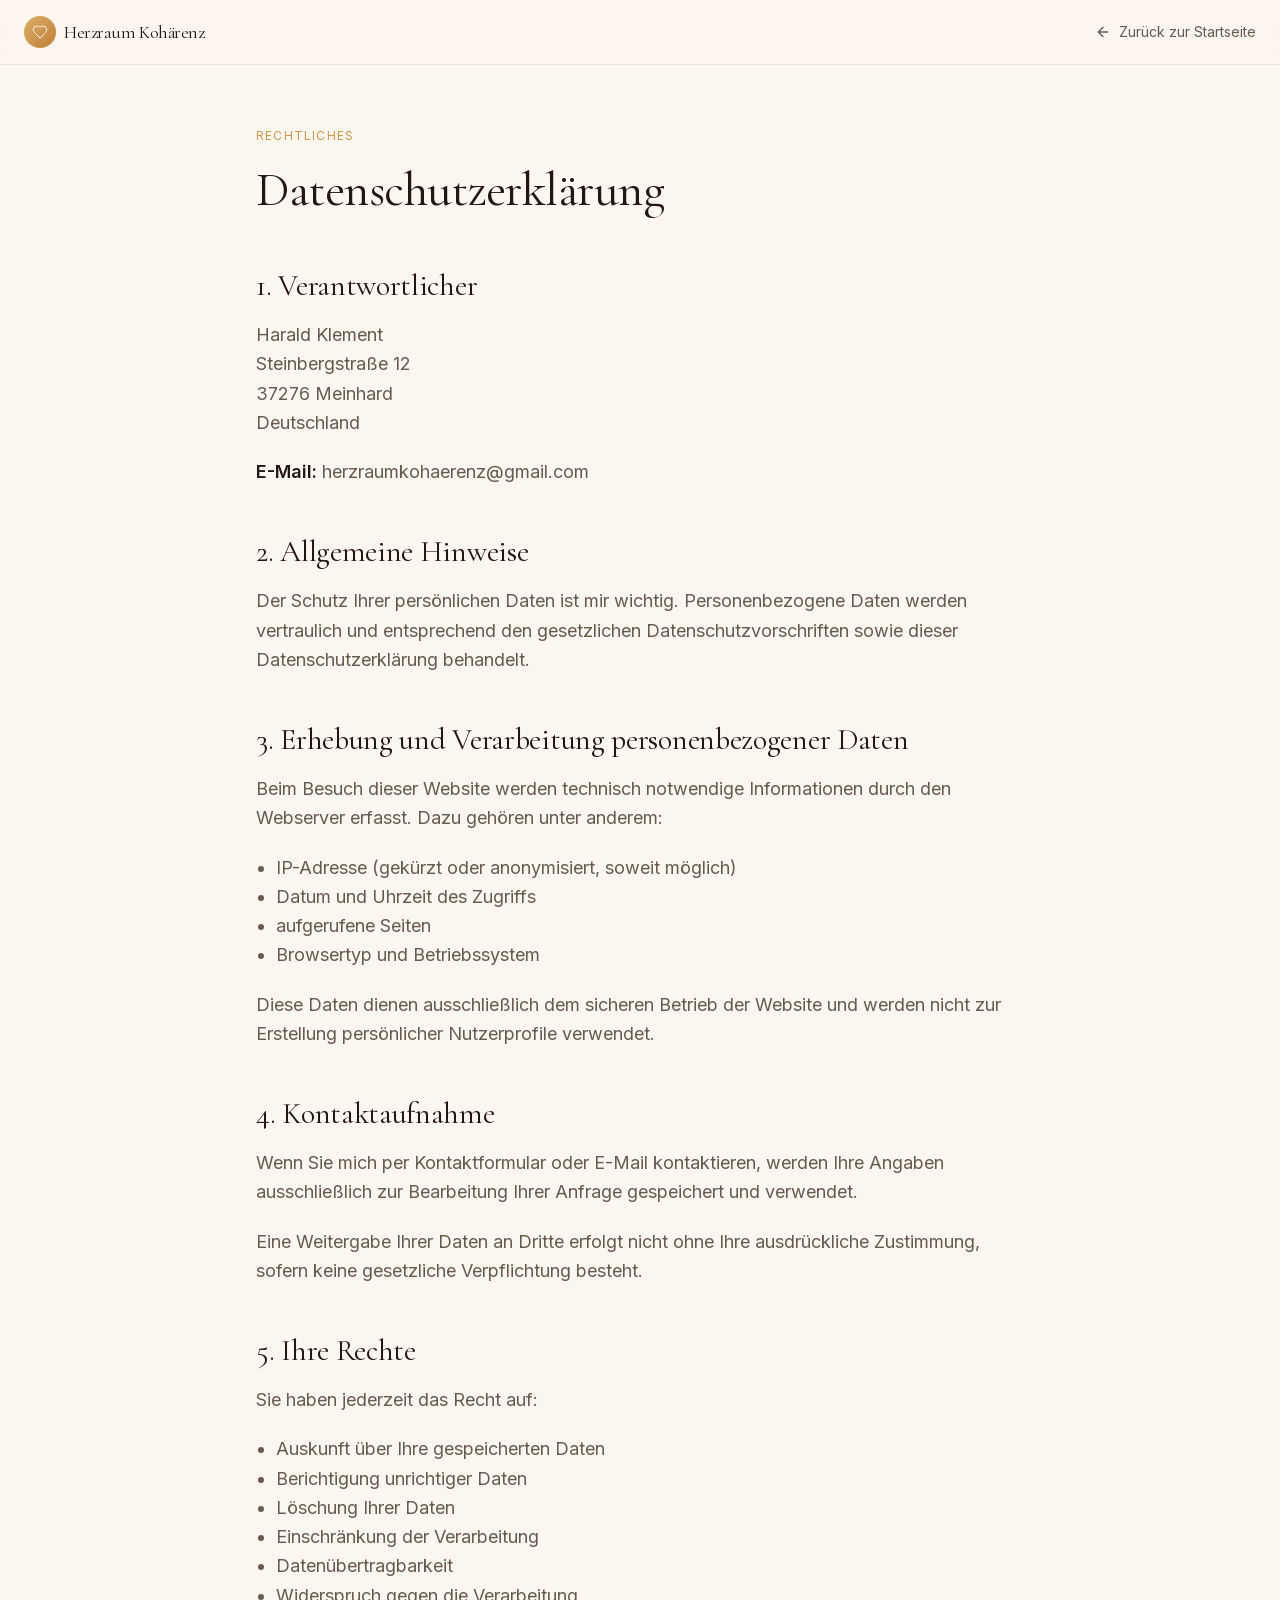
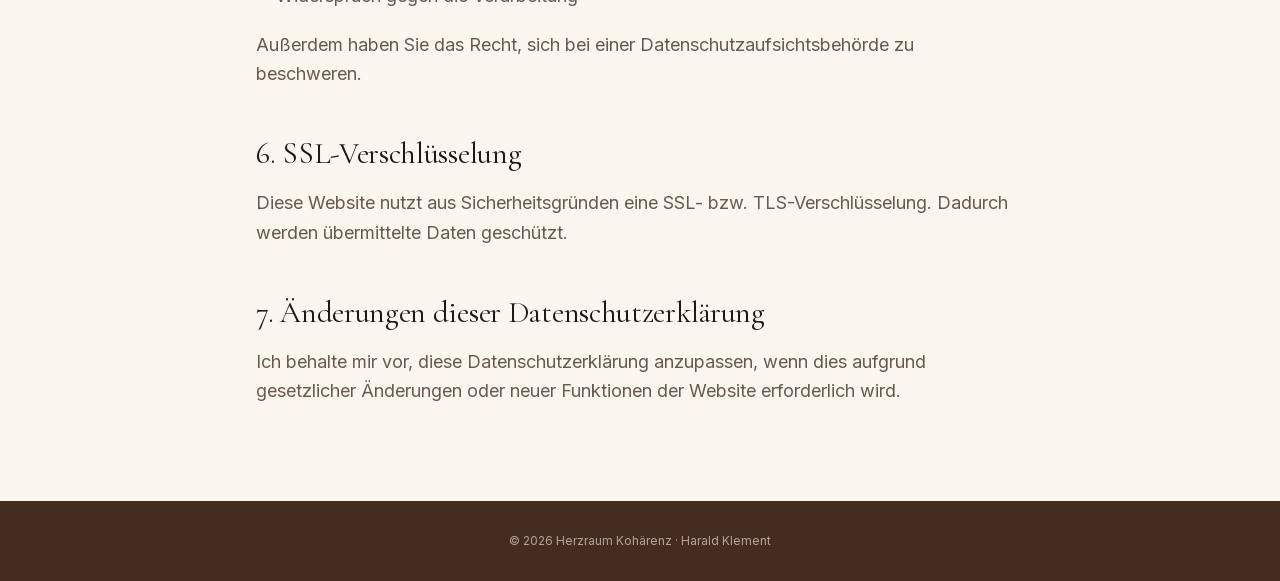
==== datenschutz/index.html @ 227686c3 "Website aktualisiert 09.11.2026 13:49" ====
<!DOCTYPE html>
<html lang="de">
<head>
<meta charset="utf-8">
<meta name="viewport" content="width=device-width, initial-scale=1">
<title>Datenschutz – Herzraum Kohärenz</title>
<meta name="description" content="Datenschutzhinweise zur Verarbeitung personenbezogener Daten bei Herzraum Kohärenz.">
<link rel="icon" href="/favicon.ico">
<link rel="stylesheet" href="/assets/main.css">
</head>
<body>
<div class="legal-page">
  <header class="site-header">
    <nav>
      <a href="/" class="logo"><span class="logo-mark"><svg class="ic ic-sm" viewBox="0 0 24 24"><path d="M19 14c1.49-1.46 3-3.21 3-5.5A5.5 5.5 0 0 0 16.5 3c-1.76 0-3 .5-4.5 2-1.5-1.5-2.74-2-4.5-2A5.5 5.5 0 0 0 2 8.5c0 2.3 1.5 4.05 3 5.5l7 7Z"/></svg></span><span class="logo-text">Herzraum Kohärenz</span></a>
      <a href="/" class="back-link"><svg class="ic ic-sm" style="stroke-width:2" viewBox="0 0 24 24"><path d="m12 19-7-7 7-7"/><path d="M19 12H5"/></svg> Zurück zur Startseite</a>
    </nav>
  </header>
  <main class="legal-main">
    <article>
      <p class="eyebrow">Rechtliches</p>
      <h1>Datenschutzerklärung</h1>
      <div class="legal-body">
      <h2>1. Verantwortlicher</h2>
      <p>
        Harald Klement<br>
        Steinbergstraße 12<br>
        37276 Meinhard<br>
        Deutschland
      </p>
      <p><strong>E-Mail:</strong> herzraumkohaerenz@gmail.com</p>

      <h2>2. Allgemeine Hinweise</h2>
      <p>Der Schutz Ihrer persönlichen Daten ist mir wichtig. Personenbezogene Daten werden vertraulich und entsprechend den gesetzlichen Datenschutzvorschriften sowie dieser Datenschutzerklärung behandelt.</p>

      <h2>3. Erhebung und Verarbeitung personenbezogener Daten</h2>
      <p>Beim Besuch dieser Website werden technisch notwendige Informationen durch den Webserver erfasst. Dazu gehören unter anderem:</p>
      <ul>
        <li>IP-Adresse (gekürzt oder anonymisiert, soweit möglich)</li>
        <li>Datum und Uhrzeit des Zugriffs</li>
        <li>aufgerufene Seiten</li>
        <li>Browsertyp und Betriebssystem</li>
      </ul>
      <p>Diese Daten dienen ausschließlich dem sicheren Betrieb der Website und werden nicht zur Erstellung persönlicher Nutzerprofile verwendet.</p>

      <h2>4. Kontaktaufnahme</h2>
      <p>Wenn Sie mich per Kontaktformular oder E-Mail kontaktieren, werden Ihre Angaben ausschließlich zur Bearbeitung Ihrer Anfrage gespeichert und verwendet.</p>
      <p>Eine Weitergabe Ihrer Daten an Dritte erfolgt nicht ohne Ihre ausdrückliche Zustimmung, sofern keine gesetzliche Verpflichtung besteht.</p>

      <h2>5. Ihre Rechte</h2>
      <p>Sie haben jederzeit das Recht auf:</p>
      <ul>
        <li>Auskunft über Ihre gespeicherten Daten</li>
        <li>Berichtigung unrichtiger Daten</li>
        <li>Löschung Ihrer Daten</li>
        <li>Einschränkung der Verarbeitung</li>
        <li>Datenübertragbarkeit</li>
        <li>Widerspruch gegen die Verarbeitung</li>
      </ul>
      <p>Außerdem haben Sie das Recht, sich bei einer Datenschutzaufsichtsbehörde zu beschweren.</p>

      <h2>6. SSL-Verschlüsselung</h2>
      <p>Diese Website nutzt aus Sicherheitsgründen eine SSL- bzw. TLS-Verschlüsselung. Dadurch werden übermittelte Daten geschützt.</p>

      <h2>7. Änderungen dieser Datenschutzerklärung</h2>
      <p>Ich behalte mir vor, diese Datenschutzerklärung anzupassen, wenn dies aufgrund gesetzlicher Änderungen oder neuer Funktionen der Website erforderlich wird.</p>
      </div>
    </article>
  </main>
  <footer class="legal-footer">© <span data-year>2026</span> Herzraum Kohärenz · Harald Klement</footer>
</div>
<script src="/assets/main.js" defer></script>
</body>
</html>
---- assets/main.css ----
@font-face {
  font-family: 'Cormorant Garamond';
  font-style: italic;
  font-weight: 400;
  font-display: swap;
  src: url(fonts/CormorantGaramond-italic-400-latin-ext.woff2) format('woff2');
  unicode-range: U+0100-02BA, U+02BD-02C5, U+02C7-02CC, U+02CE-02D7, U+02DD-02FF, U+0304, U+0308, U+0329, U+1D00-1DBF, U+1E00-1E9F, U+1EF2-1EFF, U+2020, U+20A0-20AB, U+20AD-20C4, U+2113, U+2C60-2C7F, U+A720-A7FF;
}
@font-face {
  font-family: 'Cormorant Garamond';
  font-style: italic;
  font-weight: 400;
  font-display: swap;
  src: url(fonts/CormorantGaramond-italic-400-latin.woff2) format('woff2');
  unicode-range: U+0000-00FF, U+0131, U+0152-0153, U+02BB-02BC, U+02C6, U+02DA, U+02DC, U+0304, U+0308, U+0329, U+2000-206F, U+20AC, U+2122, U+2191, U+2193, U+2212, U+2215, U+FEFF, U+FFFD;
}
@font-face {
  font-family: 'Cormorant Garamond';
  font-style: normal;
  font-weight: 400;
  font-display: swap;
  src: url(fonts/CormorantGaramond-normal-400-latin-ext.woff2) format('woff2');
  unicode-range: U+0100-02BA, U+02BD-02C5, U+02C7-02CC, U+02CE-02D7, U+02DD-02FF, U+0304, U+0308, U+0329, U+1D00-1DBF, U+1E00-1E9F, U+1EF2-1EFF, U+2020, U+20A0-20AB, U+20AD-20C4, U+2113, U+2C60-2C7F, U+A720-A7FF;
}
@font-face {
  font-family: 'Cormorant Garamond';
  font-style: normal;
  font-weight: 400;
  font-display: swap;
  src: url(fonts/CormorantGaramond-normal-400-latin.woff2) format('woff2');
  unicode-range: U+0000-00FF, U+0131, U+0152-0153, U+02BB-02BC, U+02C6, U+02DA, U+02DC, U+0304, U+0308, U+0329, U+2000-206F, U+20AC, U+2122, U+2191, U+2193, U+2212, U+2215, U+FEFF, U+FFFD;
}
@font-face {
  font-family: 'Cormorant Garamond';
  font-style: normal;
  font-weight: 500;
  font-display: swap;
  src: url(fonts/CormorantGaramond-normal-500-latin-ext.woff2) format('woff2');
  unicode-range: U+0100-02BA, U+02BD-02C5, U+02C7-02CC, U+02CE-02D7, U+02DD-02FF, U+0304, U+0308, U+0329, U+1D00-1DBF, U+1E00-1E9F, U+1EF2-1EFF, U+2020, U+20A0-20AB, U+20AD-20C4, U+2113, U+2C60-2C7F, U+A720-A7FF;
}
@font-face {
  font-family: 'Cormorant Garamond';
  font-style: normal;
  font-weight: 500;
  font-display: swap;
  src: url(fonts/CormorantGaramond-normal-500-latin.woff2) format('woff2');
  unicode-range: U+0000-00FF, U+0131, U+0152-0153, U+02BB-02BC, U+02C6, U+02DA, U+02DC, U+0304, U+0308, U+0329, U+2000-206F, U+20AC, U+2122, U+2191, U+2193, U+2212, U+2215, U+FEFF, U+FFFD;
}
@font-face {
  font-family: 'Inter';
  font-style: normal;
  font-weight: 300;
  font-display: swap;
  src: url(fonts/Inter-normal-300-latin-ext.woff2) format('woff2');
  unicode-range: U+0100-02BA, U+02BD-02C5, U+02C7-02CC, U+02CE-02D7, U+02DD-02FF, U+0304, U+0308, U+0329, U+1D00-1DBF, U+1E00-1E9F, U+1EF2-1EFF, U+2020, U+20A0-20AB, U+20AD-20C4, U+2113, U+2C60-2C7F, U+A720-A7FF;
}
@font-face {
  font-family: 'Inter';
  font-style: normal;
  font-weight: 300;
  font-display: swap;
  src: url(fonts/Inter-normal-300-latin.woff2) format('woff2');
  unicode-range: U+0000-00FF, U+0131, U+0152-0153, U+02BB-02BC, U+02C6, U+02DA, U+02DC, U+0304, U+0308, U+0329, U+2000-206F, U+20AC, U+2122, U+2191, U+2193, U+2212, U+2215, U+FEFF, U+FFFD;
}
@font-face {
  font-family: 'Inter';
  font-style: normal;
  font-weight: 400;
  font-display: swap;
  src: url(fonts/Inter-normal-400-latin-ext.woff2) format('woff2');
  unicode-range: U+0100-02BA, U+02BD-02C5, U+02C7-02CC, U+02CE-02D7, U+02DD-02FF, U+0304, U+0308, U+0329, U+1D00-1DBF, U+1E00-1E9F, U+1EF2-1EFF, U+2020, U+20A0-20AB, U+20AD-20C4, U+2113, U+2C60-2C7F, U+A720-A7FF;
}
@font-face {
  font-family: 'Inter';
  font-style: normal;
  font-weight: 400;
  font-display: swap;
  src: url(fonts/Inter-normal-400-latin.woff2) format('woff2');
  unicode-range: U+0000-00FF, U+0131, U+0152-0153, U+02BB-02BC, U+02C6, U+02DA, U+02DC, U+0304, U+0308, U+0329, U+2000-206F, U+20AC, U+2122, U+2191, U+2193, U+2212, U+2215, U+FEFF, U+FFFD;
}
@font-face {
  font-family: 'Inter';
  font-style: normal;
  font-weight: 500;
  font-display: swap;
  src: url(fonts/Inter-normal-500-latin-ext.woff2) format('woff2');
  unicode-range: U+0100-02BA, U+02BD-02C5, U+02C7-02CC, U+02CE-02D7, U+02DD-02FF, U+0304, U+0308, U+0329, U+1D00-1DBF, U+1E00-1E9F, U+1EF2-1EFF, U+2020, U+20A0-20AB, U+20AD-20C4, U+2113, U+2C60-2C7F, U+A720-A7FF;
}
@font-face {
  font-family: 'Inter';
  font-style: normal;
  font-weight: 500;
  font-display: swap;
  src: url(fonts/Inter-normal-500-latin.woff2) format('woff2');
  unicode-range: U+0000-00FF, U+0131, U+0152-0153, U+02BB-02BC, U+02C6, U+02DA, U+02DC, U+0304, U+0308, U+0329, U+2000-206F, U+20AC, U+2122, U+2191, U+2193, U+2212, U+2215, U+FEFF, U+FFFD;
}
@font-face {
  font-family: 'Inter';
  font-style: normal;
  font-weight: 600;
  font-display: swap;
  src: url(fonts/Inter-normal-600-latin-ext.woff2) format('woff2');
  unicode-range: U+0100-02BA, U+02BD-02C5, U+02C7-02CC, U+02CE-02D7, U+02DD-02FF, U+0304, U+0308, U+0329, U+1D00-1DBF, U+1E00-1E9F, U+1EF2-1EFF, U+2020, U+20A0-20AB, U+20AD-20C4, U+2113, U+2C60-2C7F, U+A720-A7FF;
}
@font-face {
  font-family: 'Inter';
  font-style: normal;
  font-weight: 600;
  font-display: swap;
  src: url(fonts/Inter-normal-600-latin.woff2) format('woff2');
  unicode-range: U+0000-00FF, U+0131, U+0152-0153, U+02BB-02BC, U+02C6, U+02DA, U+02DC, U+0304, U+0308, U+0329, U+2000-206F, U+20AC, U+2122, U+2191, U+2193, U+2212, U+2215, U+FEFF, U+FFFD;
}
/* Herzraum Kohärenz – statische Seite (Nachbau der Lovable-Version) */
:root {
  --radius: 0.75rem;
  --background: oklch(0.975 0.012 80);
  --foreground: oklch(0.22 0.02 50);
  --gold: oklch(0.72 0.11 75);
  --card: oklch(0.985 0.008 80);
  --primary: oklch(0.32 0.04 50);
  --primary-foreground: oklch(0.975 0.012 80);
  --secondary: oklch(0.92 0.025 75);
  --secondary-foreground: oklch(0.28 0.03 50);
  --muted-foreground: oklch(0.48 0.025 55);
  --accent: oklch(0.72 0.11 75);
  --accent-foreground: oklch(0.22 0.02 50);
  --border: oklch(0.88 0.02 75);
  --gradient-warm: linear-gradient(135deg, oklch(0.975 0.012 80) 0%, oklch(0.92 0.035 75) 100%);
  --gradient-gold: linear-gradient(135deg, oklch(0.78 0.1 80), oklch(0.65 0.12 65));
  --shadow-soft: 0 20px 60px -30px oklch(0.32 0.04 50 / 0.18);
  --shadow-glow: 0 0 80px -20px oklch(0.72 0.11 75 / 0.35);
  --shadow: 0 1px 3px 0 rgb(0 0 0 / 0.1), 0 1px 2px -1px rgb(0 0 0 / 0.1);
  --font-serif: "Cormorant Garamond", Georgia, serif;
  --font-sans: "Inter", system-ui, sans-serif;
}

*, *::before, *::after { box-sizing: border-box; margin: 0; padding: 0; border: 0 solid var(--border); }
html { scroll-behavior: smooth; -webkit-text-size-adjust: 100%; }
body {
  background: var(--background);
  color: var(--foreground);
  font-family: var(--font-sans);
  font-feature-settings: "ss01", "cv11";
  line-height: 1.5;
  -webkit-font-smoothing: antialiased;
}
img, svg, iframe { display: block; max-width: 100%; }
a { color: inherit; text-decoration: none; }
button { font: inherit; color: inherit; background: none; cursor: pointer; }
ul, ol { list-style: none; }
h1, h2, h3, .serif { font-family: var(--font-serif); font-weight: 400; letter-spacing: -0.01em; }
section[id] { scroll-margin-top: 4rem; }

.ic { width: 1.25rem; height: 1.25rem; fill: none; stroke: currentColor; stroke-width: 1.5; stroke-linecap: round; stroke-linejoin: round; flex-shrink: 0; }
.ic-sm { width: 1rem; height: 1rem; }
.ic-btn { width: 1rem; height: 1rem; stroke-width: 2; }
.gold { color: var(--gold); }
.muted { color: var(--muted-foreground); }
.fg { color: var(--foreground); }
.wrap { max-width: 72rem; margin: 0 auto; }
.eyebrow { font-size: .75rem; line-height: 1rem; letter-spacing: .1em; text-transform: uppercase; color: var(--gold); margin-bottom: 1rem; }
.center { text-align: center; }
.stack > * + * { margin-top: 1.25rem; }
.lead { font-size: 1.125rem; line-height: 1.625; color: var(--muted-foreground); }

/* Buttons */
.btn { display: inline-flex; align-items: center; justify-content: center; gap: .5rem; white-space: nowrap; font-size: .875rem; font-weight: 500; border-radius: calc(var(--radius) - 2px); height: 2.25rem; padding: 0 1rem; transition: background-color .15s, color .15s; }
.btn-outline { border: 1px solid var(--gold); background: var(--background); box-shadow: 0 1px 2px 0 rgb(0 0 0 / .05); color: var(--foreground); }
.btn-outline:hover { background: color-mix(in oklab, var(--accent) 20%, transparent); }
.btn-primary { background: var(--primary); color: var(--primary-foreground); box-shadow: var(--shadow-soft); }
.btn-primary:hover { background: color-mix(in oklab, var(--primary) 90%, transparent); }
.btn-hero { min-height: 3rem; height: auto; padding: .75rem 2rem; font-size: 1rem; border-radius: 9999px; white-space: normal; text-align: center; }
.btn-secondary { background: var(--secondary); color: var(--secondary-foreground); box-shadow: 0 1px 2px 0 rgb(0 0 0 / .05); border-radius: 9999px; width: 100%; }
.btn-secondary:hover { background: color-mix(in oklab, var(--secondary) 80%, transparent); }

/* Card */
.card { border-radius: calc(var(--radius) + 4px); border: 1px solid var(--border); background: var(--card); box-shadow: var(--shadow); transition: all .5s; }

/* Header */
.site-header { position: fixed; top: 0; left: 0; right: 0; z-index: 50; backdrop-filter: blur(12px); -webkit-backdrop-filter: blur(12px); background: color-mix(in oklab, var(--background) 70%, transparent); border-bottom: 1px solid color-mix(in oklab, var(--border) 60%, transparent); }
.site-header nav { max-width: 80rem; margin: 0 auto; padding: 0 1.5rem; height: 4rem; display: flex; align-items: center; justify-content: space-between; }
.logo { display: flex; align-items: center; gap: .5rem; }
.logo-mark { width: 2rem; height: 2rem; border-radius: 9999px; background: var(--gradient-gold); box-shadow: var(--shadow-glow); display: flex; align-items: center; justify-content: center; color: var(--primary-foreground); }
.logo-text { font-family: var(--font-serif); font-size: 1.125rem; line-height: 1.75rem; letter-spacing: -0.025em; }
.nav-links { display: none; gap: 2rem; font-size: .875rem; line-height: 1.25rem; color: var(--muted-foreground); }
.nav-links a:hover, .back-link:hover { color: var(--foreground); }
.nav-links a, .back-link { transition: color .15s; }
.nav-cta { display: none; }
.back-link { font-size: .875rem; line-height: 1.25rem; color: var(--muted-foreground); display: inline-flex; align-items: center; gap: .5rem; }

/* Hero */
.hero { position: relative; min-height: 100vh; display: flex; align-items: center; padding: 6rem 0 2rem; overflow: hidden; }
.hero-bg { position: absolute; inset: 0; z-index: 0; }
.hero-bg img { width: 100%; height: 100%; object-fit: cover; opacity: .6; }
.hero-shade { position: absolute; inset: 0; background: linear-gradient(to bottom, color-mix(in oklab, var(--background) 60%, transparent), color-mix(in oklab, var(--background) 40%, transparent), var(--background)); }
.hero-glow { position: absolute; top: 33.333%; left: 50%; width: 600px; height: 600px; margin-left: -300px; border-radius: 9999px; background: var(--gradient-gold); opacity: .2; filter: blur(64px); animation: pulseGlow 6s ease-in-out infinite; }
@keyframes pulseGlow { 0%, 100% { opacity: .1; transform: scale(1); } 50% { opacity: .16; transform: scale(1.05); } }
.hero-inner { position: relative; z-index: 1; width: 100%; min-width: 0; max-width: 64rem; margin: 0 auto; padding: 0 1.5rem; text-align: center; animation: fadeUp .9s ease-out both; }
.badge { display: inline-flex; align-items: center; gap: .5rem; padding: .375rem 1rem; border-radius: 9999px; background: color-mix(in oklab, var(--secondary) 70%, transparent); border: 1px solid var(--border); font-size: .75rem; line-height: 1rem; letter-spacing: .1em; text-transform: uppercase; color: var(--muted-foreground); margin-bottom: 2rem; }
.badge .dot { width: .375rem; height: .375rem; border-radius: 9999px; background: var(--gold); }
.hero h1 { font-size: 3rem; line-height: 1.05; margin-bottom: 2rem; }
.hero h1 em { font-style: normal; color: var(--gold); }
.hero-text { font-size: 1.125rem; line-height: 1.625; color: var(--muted-foreground); max-width: 42rem; margin: 0 auto 2.5rem; }
.hero-note { margin: 2rem auto 0; font-size: .875rem; line-height: 1.25rem; color: var(--muted-foreground); font-style: italic; max-width: 36rem; }
@keyframes fadeUp { from { opacity: 0; transform: translateY(20px); } to { opacity: 1; transform: none; } }

/* Sections */
.sec { padding: 7rem 1.5rem; }
.sec-warum { padding: 4rem 1.5rem; }
.bg-warm { background: var(--gradient-warm); }
.bg-sec40 { background: color-mix(in oklab, var(--secondary) 40%, transparent); }
.bg-sec30 { background: color-mix(in oklab, var(--secondary) 30%, transparent); }
.h2 { font-size: 2.25rem; line-height: 1.25; }
.intro { max-width: 48rem; margin-bottom: 5rem; }
.intro .h2 { margin-bottom: 2rem; }
.intro h3 { font-size: 1.875rem; line-height: 1.25; margin-top: 3rem; }
.sec-head { max-width: 42rem; margin: 0 auto 4rem; text-align: center; }

.grid3 { display: grid; gap: 1.25rem; }
.benefit { padding: 1.75rem; background: color-mix(in oklab, var(--card) 60%, transparent); }
.benefit:hover, .method:hover { border-color: color-mix(in oklab, var(--gold) 60%, transparent); box-shadow: var(--shadow-soft); }
.benefit-icon { width: 2.75rem; height: 2.75rem; border-radius: 9999px; background: var(--secondary); display: flex; align-items: center; justify-content: center; margin-bottom: 1.25rem; transition: all .15s; }
.benefit:hover .benefit-icon { background: var(--gradient-gold); }
.benefit h3 { font-size: 1.25rem; line-height: 1.75rem; }

.method { padding: 2rem; }
.method-icon { width: 3rem; height: 3rem; border-radius: 9999px; border: 1px solid var(--border); display: flex; align-items: center; justify-content: center; margin-bottom: 1.5rem; color: var(--gold); transition: all .15s; }
.method:hover .method-icon { border-color: var(--gold); background: color-mix(in oklab, var(--accent) 10%, transparent); }
.method h3 { font-size: 1.5rem; line-height: 2rem; margin-bottom: .75rem; }
.method p { font-size: .875rem; line-height: 1.625; color: var(--muted-foreground); }

/* Image bands */
.band { position: relative; height: 42vh; overflow: hidden; }
.band img { position: absolute; inset: 0; width: 100%; height: 100%; object-fit: cover; }
.band .shade { position: absolute; inset: 0; }
.band-inner { position: relative; height: 100%; max-width: 48rem; margin: 0 auto; padding: 0 1.5rem 2.5rem; display: flex; align-items: flex-end; }
.band-inner p { font-family: var(--font-serif); font-size: 1.5rem; line-height: 1.375; font-style: italic; max-width: 36rem; }

/* Methode */
.method-head { display: grid; gap: 4rem; margin-bottom: 5rem; }
.method-head .stack { font-size: 1rem; line-height: 1.625; color: var(--muted-foreground); }
.timeline { position: relative; }
.timeline-line { position: absolute; left: 1.5rem; top: 0; bottom: 0; width: 1px; background: linear-gradient(to bottom, transparent, color-mix(in oklab, var(--gold) 40%, transparent), transparent); }
.timeline ol > li + li { margin-top: 2.5rem; }
.timeline li { position: relative; display: flex; gap: 1.5rem; }
.timeline .tdot { position: absolute; left: 1.5rem; top: 1.75rem; transform: translateX(-50%); width: .75rem; height: .75rem; border-radius: 9999px; background: var(--gradient-gold); box-shadow: var(--shadow-glow); }
.tcol { padding-left: 4rem; width: 100%; }
.tspace { display: none; }
.step { padding: 1.5rem; background: color-mix(in oklab, var(--card) 80%, transparent); border-color: color-mix(in oklab, var(--border) 60%, transparent); }
.step:hover { box-shadow: var(--shadow-soft); }
.step-no { font-size: .75rem; line-height: 1rem; letter-spacing: .1em; color: var(--gold); margin-bottom: .5rem; }
.step h3 { font-size: 1.25rem; line-height: 1.75rem; }

/* Über mich */
.about { display: grid; gap: 3rem; align-items: center; }
.portrait-col { position: relative; max-width: 20rem; width: 100%; margin: 0 auto; }
.portrait-glow { position: absolute; inset: -1.5rem; background: var(--gradient-gold); opacity: .2; filter: blur(64px); border-radius: 9999px; }
.portrait { position: relative; aspect-ratio: 4 / 5; border-radius: calc(var(--radius) + 8px); overflow: hidden; box-shadow: var(--shadow-soft); }
.portrait img { width: 100%; height: 100%; object-fit: cover; }
.about h2 { font-size: 3rem; line-height: 1; margin-bottom: 2rem; }
.about .stack { margin-bottom: 2.5rem; }
.about blockquote { position: relative; padding-left: 2rem; border-left: 2px solid var(--gold); }
.about blockquote .ic { position: absolute; left: -.75rem; top: -.5rem; color: var(--gold); background: color-mix(in oklab, var(--secondary) 40%, var(--background)); }
.about blockquote p { font-family: var(--font-serif); font-size: 1.5rem; line-height: 1.375; font-style: italic; }

/* Angebote */
.offers { display: grid; gap: 1.5rem; max-width: 28rem; margin: 0 auto; }
.offer { padding: 2rem; display: flex; flex-direction: column; background: var(--primary); color: var(--primary-foreground); border-color: var(--primary); box-shadow: var(--shadow-soft); }
.offer .tag { align-self: flex-start; font-size: .75rem; line-height: 1rem; letter-spacing: .1em; text-transform: uppercase; padding: .25rem .75rem; border-radius: 9999px; margin-bottom: 1.5rem; background: var(--accent); color: var(--accent-foreground); }
.offer h3 { font-size: 1.875rem; line-height: 2.25rem; margin-bottom: 1rem; }
.offer p { font-size: .875rem; line-height: 1.625; margin-bottom: 2rem; flex: 1; color: color-mix(in oklab, var(--primary-foreground) 80%, transparent); }

/* Kontakt */
.contact { max-width: 56rem; margin: 0 auto; text-align: center; }
.contact h2 { font-size: 2.25rem; line-height: 1.25; margin-bottom: 1.5rem; }
.contact .lead { max-width: 42rem; margin: 0 auto 3.5rem; }
.calendly { overflow: hidden; background: color-mix(in oklab, var(--card) 80%, transparent); border-color: color-mix(in oklab, var(--gold) 40%, transparent); margin: 0 auto 3rem; box-shadow: var(--shadow-glow); max-width: 48rem; }
.calendly iframe { width: 100%; height: 520px; border: 0; }
.contact-cards { display: grid; gap: 1rem; max-width: 42rem; margin: 0 auto; text-align: left; }
.contact-card { padding: 1.5rem; background: color-mix(in oklab, var(--card) 80%, transparent); display: flex; align-items: center; gap: 1rem; }
.contact-card .ic { color: var(--gold); }
.contact-card .lbl { font-size: .75rem; line-height: 1rem; text-transform: uppercase; letter-spacing: .1em; color: var(--muted-foreground); }
.contact-card a { font-family: var(--font-serif); font-size: 1.125rem; line-height: 1.75rem; transition: color .15s; word-break: break-all; }
.contact-card a:hover { color: var(--gold); }
.min0 { min-width: 0; }

/* Stimmen-Slider */
.voices-head { max-width: 48rem; margin: 0 auto 3.5rem; text-align: center; }
.voices-head .h2 { margin-bottom: 1.5rem; }
.voices-head p { font-size: 1rem; line-height: 1.625; color: var(--muted-foreground); }
.carousel { position: relative; padding: 0 .5rem; }
.viewport { overflow: hidden; touch-action: pan-y; }
.track { display: flex; margin-left: -1rem; transition: transform .6s cubic-bezier(.25,.8,.25,1); }
.slide { flex: 0 0 100%; min-width: 0; padding-left: 1rem; }
.voice { height: 100%; padding: 2rem; box-shadow: var(--shadow-soft); display: flex; flex-direction: column; border-radius: calc(var(--radius) + 8px); }
.voice:hover { box-shadow: var(--shadow-glow); }
.stars { display: flex; gap: .25rem; margin-bottom: 1.25rem; color: var(--gold); }
.stars svg { width: 1rem; height: 1rem; fill: currentColor; }
.voice .q { width: 1.5rem; height: 1.5rem; color: color-mix(in oklab, var(--gold) 60%, transparent); margin-bottom: 1rem; }
.voice blockquote { font-family: var(--font-serif); font-size: 1.125rem; line-height: 1.625; font-style: italic; margin-bottom: 1.5rem; flex: 1; }
.voice footer { padding-top: 1.25rem; border-top: 1px solid color-mix(in oklab, var(--border) 60%, transparent); font-family: var(--font-serif); }
.car-btn { display: none; position: absolute; top: 50%; transform: translateY(-50%); width: 2rem; height: 2rem; border-radius: 9999px; border: 1px solid color-mix(in oklab, var(--gold) 40%, transparent); background: color-mix(in oklab, var(--card) 90%, transparent); box-shadow: 0 1px 2px 0 rgb(0 0 0 / .05); align-items: center; justify-content: center; transition: all .15s; }
.car-btn:hover { background: color-mix(in oklab, var(--accent) 20%, var(--card)); border-color: var(--gold); }
.car-prev { left: -.5rem; } .car-next { right: -.5rem; }
.dots { display: flex; justify-content: center; gap: .5rem; margin-top: 2.5rem; }
.dots button { height: .5rem; width: .5rem; border-radius: 9999px; background: var(--border); transition: all .5s; }
.dots button:hover { background: color-mix(in oklab, var(--gold) 60%, transparent); }
.dots button[aria-current="true"] { width: 2rem; background: var(--gradient-gold); box-shadow: var(--shadow-glow); }

/* Footer */
.site-footer { background: var(--primary); color: var(--primary-foreground); padding: 4rem 1.5rem; }
.foot-grid { display: grid; gap: 2.5rem; margin-bottom: 3rem; }
.foot-brand { display: flex; align-items: center; gap: .5rem; margin-bottom: 1rem; }
.foot-brand .logo-mark { box-shadow: none; color: var(--primary); }
.foot-brand span.serif { font-size: 1.25rem; line-height: 1.75rem; }
.pf70 { color: color-mix(in oklab, var(--primary-foreground) 70%, transparent); }
.pf80 { color: color-mix(in oklab, var(--primary-foreground) 80%, transparent); }
.foot-small { font-size: .875rem; line-height: 1.625; }
.foot-addr { display: flex; align-items: flex-start; gap: .75rem; }
.foot-addr .ic { margin-top: .125rem; color: var(--gold); }
.foot-addr address { font-style: normal; }
.foot-links li + li { margin-top: .5rem; }
.foot-links a { transition: color .15s; }
.foot-links a:hover { color: var(--accent); }
.disclaimer { padding-top: 2rem; border-top: 1px solid color-mix(in oklab, var(--primary-foreground) 15%, transparent); font-size: .75rem; line-height: 1.625; color: color-mix(in oklab, var(--primary-foreground) 60%, transparent); }
.disclaimer strong { color: color-mix(in oklab, var(--primary-foreground) 80%, transparent); }
.copy { margin-top: 2rem; font-size: .75rem; line-height: 1rem; text-align: center; color: color-mix(in oklab, var(--primary-foreground) 50%, transparent); }

/* Rechtliche Seiten */
.legal-page { min-height: 100vh; display: flex; flex-direction: column; }
.legal-main { flex: 1; padding: 8rem 1.5rem 6rem; }
.legal-main article { max-width: 48rem; margin: 0 auto; }
.legal-main h1 { font-size: 2.25rem; line-height: 1.25; margin-bottom: 3rem; }
.legal-body { font-size: 1rem; line-height: 1.625; color: var(--muted-foreground); }
.legal-body > * { margin-bottom: 1.25rem; }
.legal-body > *:last-child { margin-bottom: 0; }
.legal-body h2 { font-size: 1.5rem; line-height: 2rem; color: var(--foreground); margin: 3rem 0 1rem; }
.legal-body strong { color: var(--foreground); font-weight: 600; }
.legal-body ul { list-style: disc; padding-left: 1.25rem; }
.legal-body a { color: var(--foreground); text-decoration: underline; text-underline-offset: 3px; }
.legal-footer { background: var(--primary); padding: 2rem 1.5rem; font-size: .75rem; line-height: 1rem; text-align: center; color: color-mix(in oklab, var(--primary-foreground) 60%, transparent); }

@media (min-width: 640px) {
  .grid3 { grid-template-columns: repeat(2, 1fr); }
  .contact-cards { grid-template-columns: repeat(2, 1fr); }
}
@media (min-width: 768px) {
  .nav-links { display: flex; }
  .nav-cta { display: inline-flex; }
  .hero h1 { font-size: 4.5rem; }
  .hero-text { font-size: 1.25rem; line-height: 1.75rem; }
  .sec-warum { padding: 5rem 1.5rem; }
  .h2 { font-size: 3rem; line-height: 1.25; }
  .intro h3 { font-size: 2.25rem; }
  .band { height: 55vh; }
  .band-inner { padding-bottom: 3.5rem; }
  .band-inner p { font-size: 2.25rem; }
  .method-head .stack { font-size: 1.125rem; }
  .timeline-line, .timeline .tdot { left: 50%; }
  .timeline li { align-items: center; }
  .timeline .tdot { top: 50%; transform: translate(-50%, -50%); }
  .timeline li:nth-child(even) { flex-direction: row-reverse; }
  .tcol { width: 50%; padding: 0 3rem; }
  .tspace { display: block; width: 50%; }
  .about h2 { font-size: 3.75rem; }
  .about blockquote p { font-size: 1.875rem; line-height: 1.3; }
  .contact h2 { font-size: 3.75rem; line-height: 1.25; }
  .voices-head p { font-size: 1.125rem; }
  .carousel { padding: 0 3rem; }
  .car-btn { display: flex; }
  .slide { flex-basis: 50%; }
  .foot-grid { grid-template-columns: repeat(3, 1fr); }
  .legal-main h1 { font-size: 3rem; }
  .legal-body { font-size: 1.125rem; }
  .legal-body h2 { font-size: 1.875rem; line-height: 2.25rem; }
}
@media (min-width: 1024px) {
  .hero h1 { font-size: 6rem; }
  .grid3 { grid-template-columns: repeat(3, 1fr); }
  .method-head { grid-template-columns: repeat(2, 1fr); }
  .about { grid-template-columns: 2fr 3fr; gap: 4rem; }
  .portrait-col { max-width: none; }
  .car-prev { left: -1rem; } .car-next { right: -1rem; }
  .slide { flex-basis: 33.3333%; }
}
@media (prefers-reduced-motion: reduce) {
  html { scroll-behavior: auto; }
  *, *::before, *::after { animation: none !important; transition: none !important; }
}
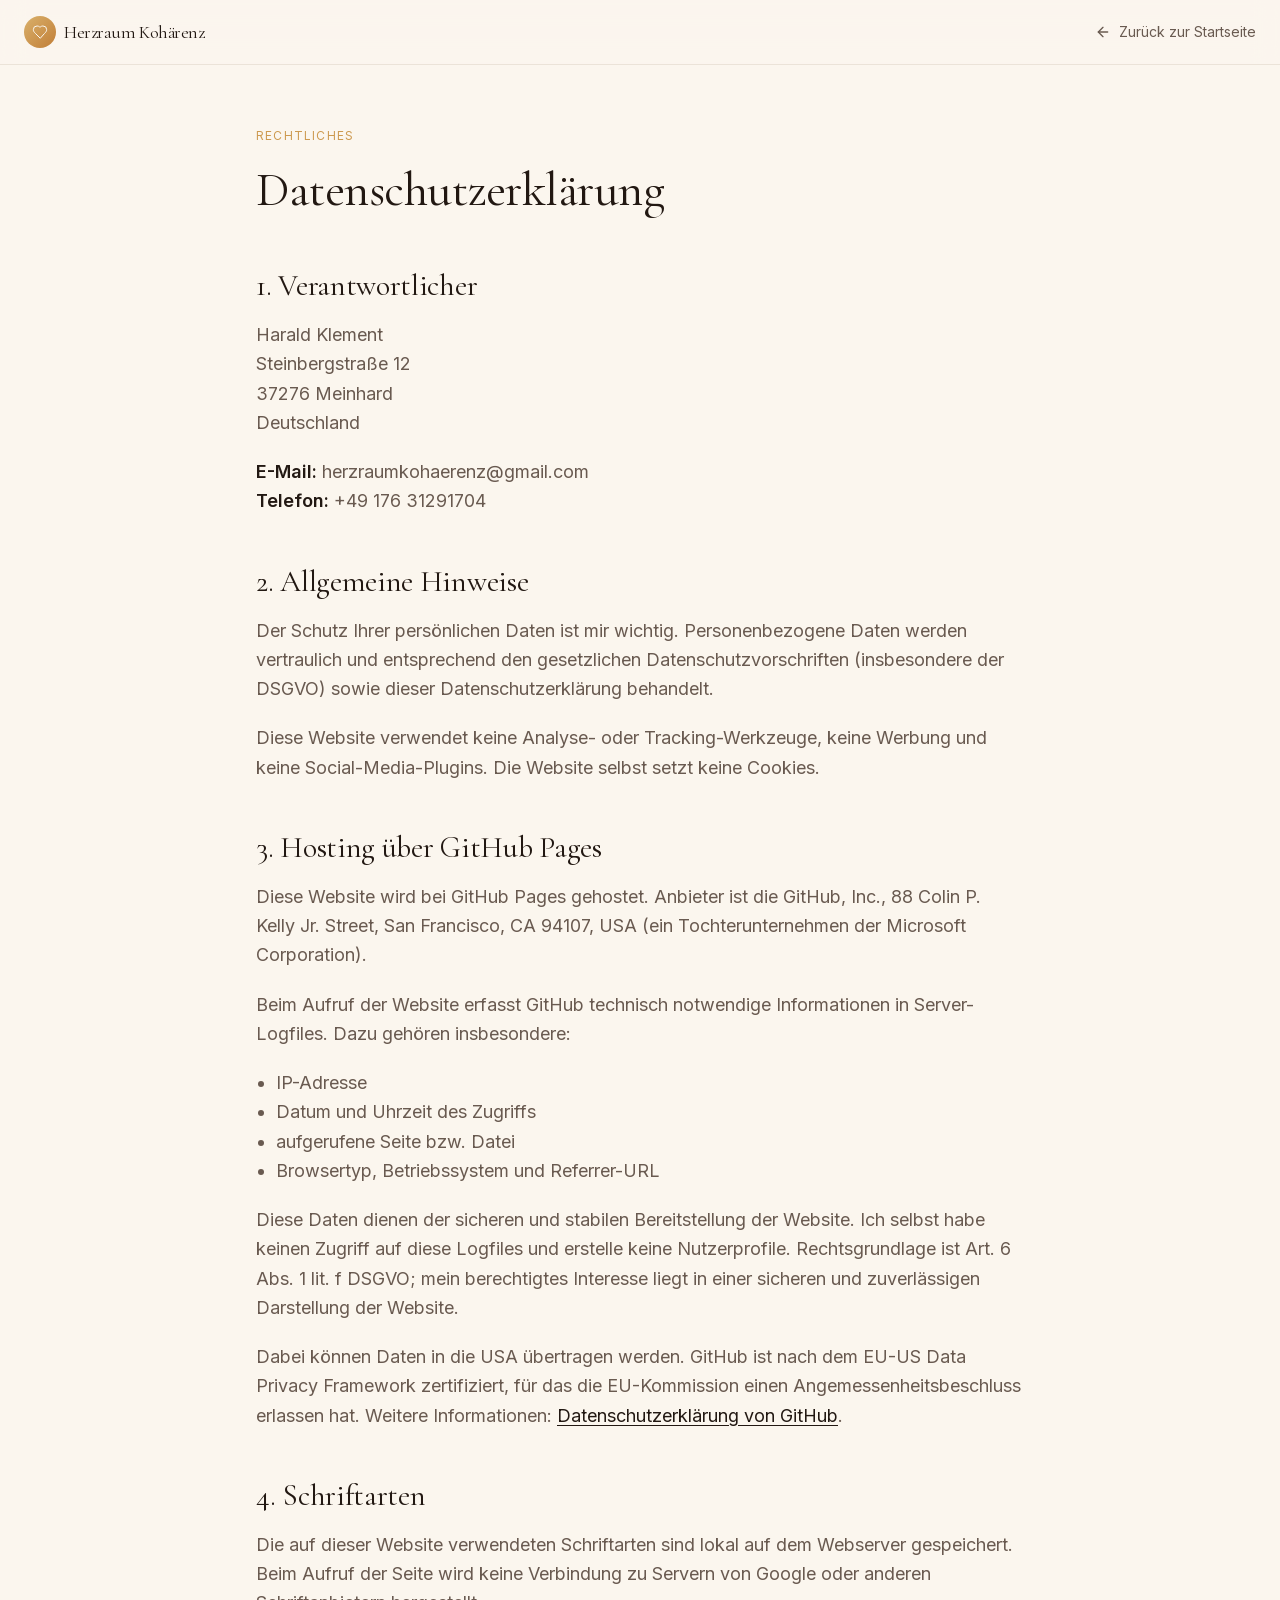
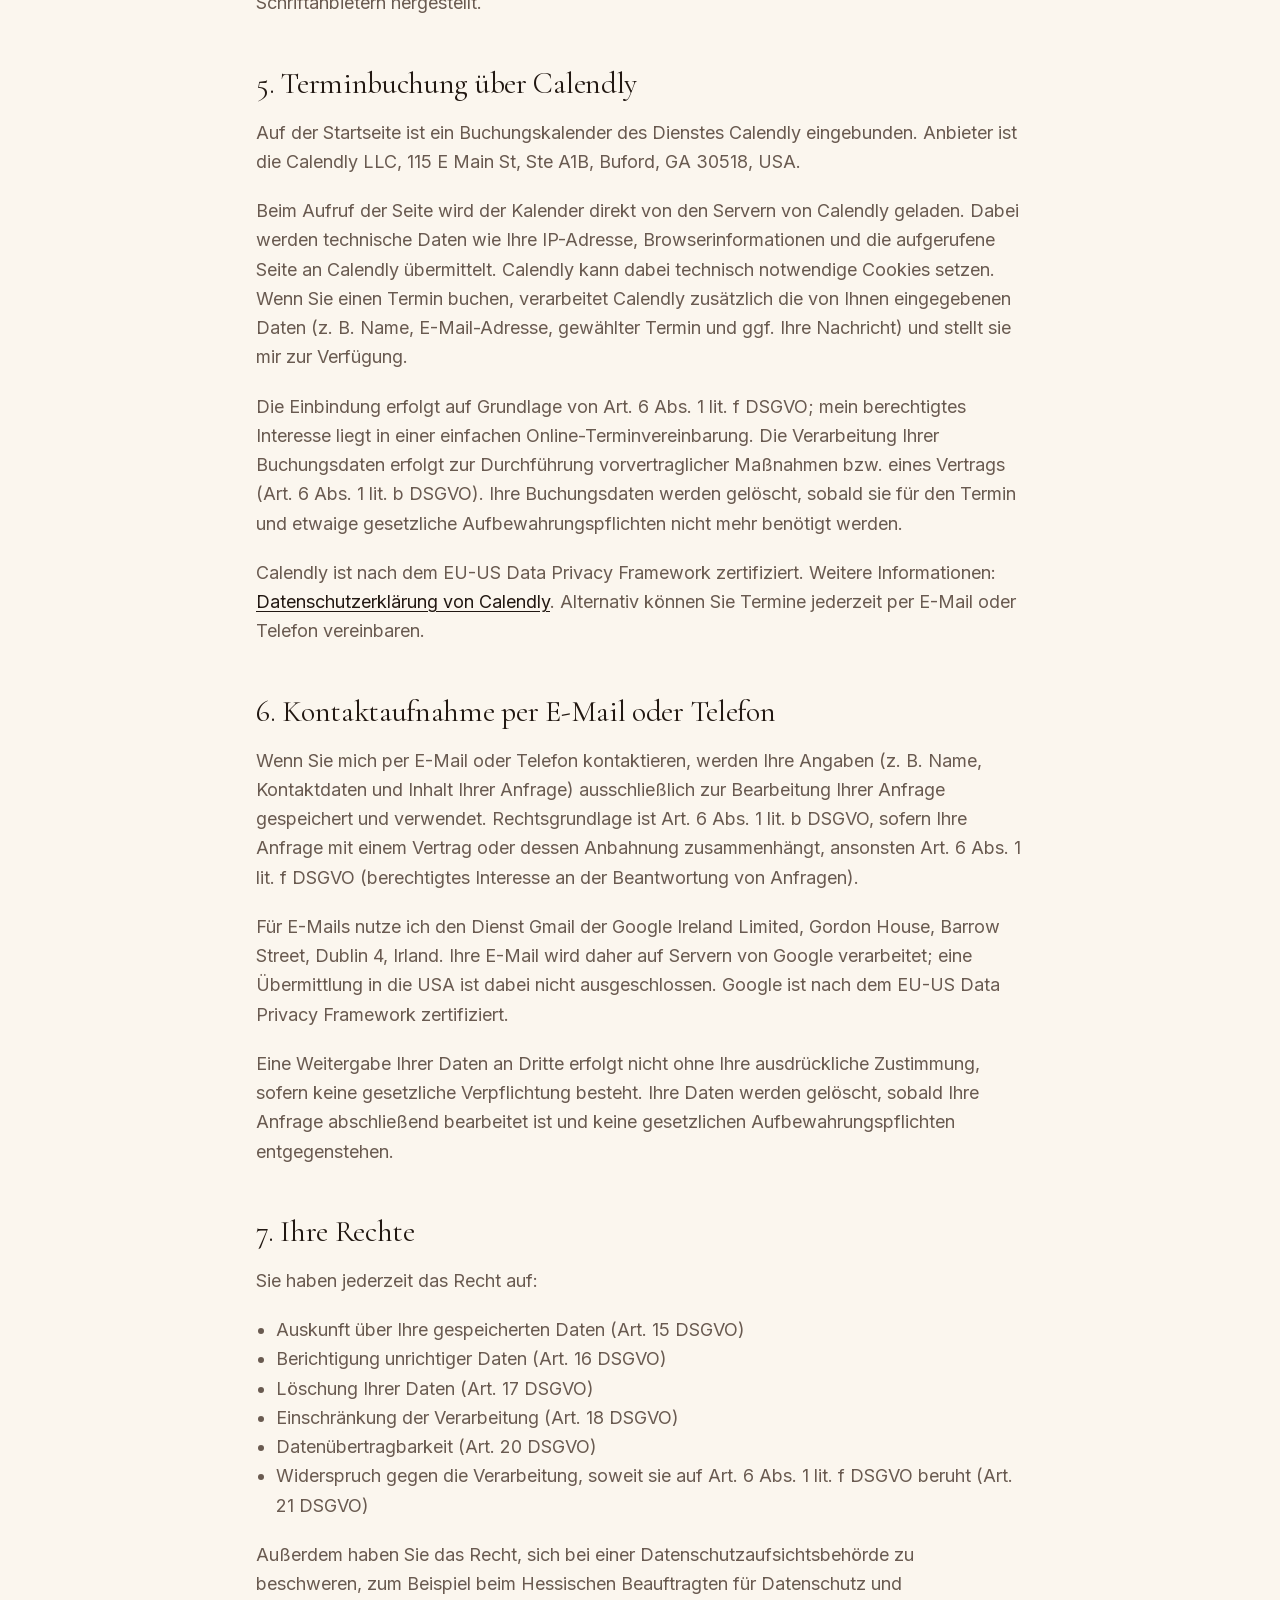
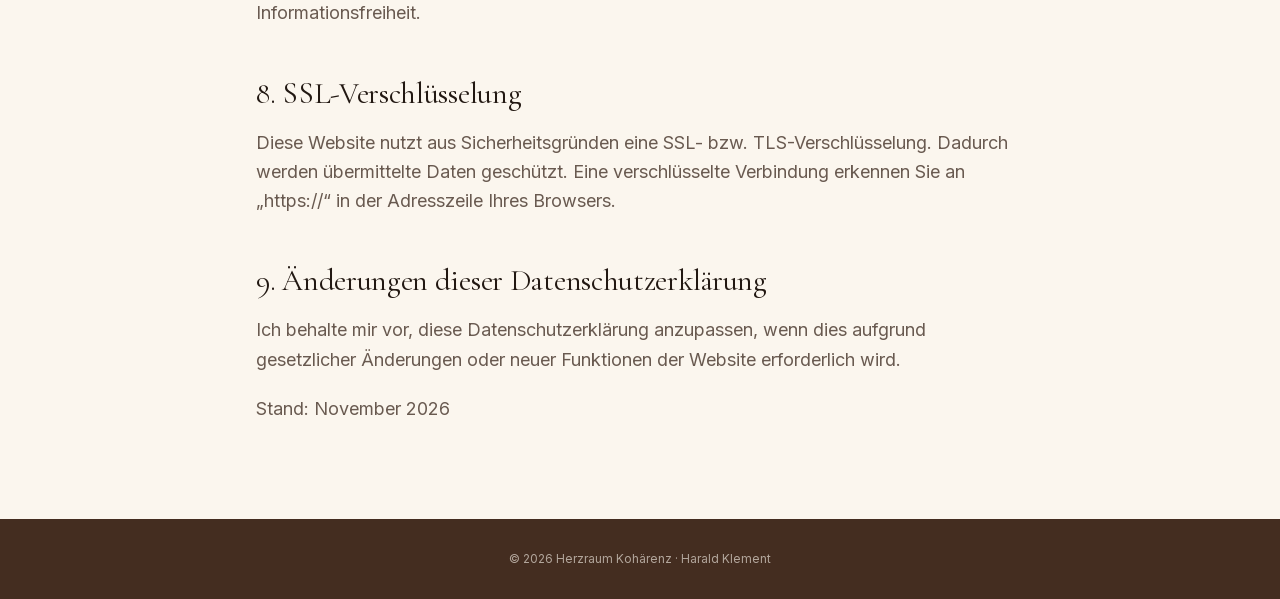
==== commit f145b051: "Datenschutz: GitHub Pages, Calendly, Gmail und lokale Schriften ergänzt Co-Authored-By: Claude Opus " ====
--- a/datenschutz/index.html
+++ b/datenschutz/index.html
@@ -28,42 +28,56 @@
         37276 Meinhard<br>
         Deutschland
       </p>
-      <p><strong>E-Mail:</strong> herzraumkohaerenz@gmail.com</p>
+      <p><strong>E-Mail:</strong> herzraumkohaerenz@gmail.com<br><strong>Telefon:</strong> +49 176 31291704</p>
 
       <h2>2. Allgemeine Hinweise</h2>
-      <p>Der Schutz Ihrer persönlichen Daten ist mir wichtig. Personenbezogene Daten werden vertraulich und entsprechend den gesetzlichen Datenschutzvorschriften sowie dieser Datenschutzerklärung behandelt.</p>
+      <p>Der Schutz Ihrer persönlichen Daten ist mir wichtig. Personenbezogene Daten werden vertraulich und entsprechend den gesetzlichen Datenschutzvorschriften (insbesondere der DSGVO) sowie dieser Datenschutzerklärung behandelt.</p>
+      <p>Diese Website verwendet keine Analyse- oder Tracking-Werkzeuge, keine Werbung und keine Social-Media-Plugins. Die Website selbst setzt keine Cookies.</p>
 
-      <h2>3. Erhebung und Verarbeitung personenbezogener Daten</h2>
-      <p>Beim Besuch dieser Website werden technisch notwendige Informationen durch den Webserver erfasst. Dazu gehören unter anderem:</p>
+      <h2>3. Hosting über GitHub Pages</h2>
+      <p>Diese Website wird bei GitHub Pages gehostet. Anbieter ist die GitHub, Inc., 88 Colin P. Kelly Jr. Street, San Francisco, CA 94107, USA (ein Tochterunternehmen der Microsoft Corporation).</p>
+      <p>Beim Aufruf der Website erfasst GitHub technisch notwendige Informationen in Server-Logfiles. Dazu gehören insbesondere:</p>
       <ul>
-        <li>IP-Adresse (gekürzt oder anonymisiert, soweit möglich)</li>
+        <li>IP-Adresse</li>
         <li>Datum und Uhrzeit des Zugriffs</li>
-        <li>aufgerufene Seiten</li>
-        <li>Browsertyp und Betriebssystem</li>
+        <li>aufgerufene Seite bzw. Datei</li>
+        <li>Browsertyp, Betriebssystem und Referrer-URL</li>
       </ul>
-      <p>Diese Daten dienen ausschließlich dem sicheren Betrieb der Website und werden nicht zur Erstellung persönlicher Nutzerprofile verwendet.</p>
+      <p>Diese Daten dienen der sicheren und stabilen Bereitstellung der Website. Ich selbst habe keinen Zugriff auf diese Logfiles und erstelle keine Nutzerprofile. Rechtsgrundlage ist Art. 6 Abs. 1 lit. f DSGVO; mein berechtigtes Interesse liegt in einer sicheren und zuverlässigen Darstellung der Website.</p>
+      <p>Dabei können Daten in die USA übertragen werden. GitHub ist nach dem EU-US Data Privacy Framework zertifiziert, für das die EU-Kommission einen Angemessenheitsbeschluss erlassen hat. Weitere Informationen: <a href="https://docs.github.com/de/site-policy/privacy-policies/github-general-privacy-statement" target="_blank" rel="noopener">Datenschutzerklärung von GitHub</a>.</p>
 
-      <h2>4. Kontaktaufnahme</h2>
-      <p>Wenn Sie mich per Kontaktformular oder E-Mail kontaktieren, werden Ihre Angaben ausschließlich zur Bearbeitung Ihrer Anfrage gespeichert und verwendet.</p>
-      <p>Eine Weitergabe Ihrer Daten an Dritte erfolgt nicht ohne Ihre ausdrückliche Zustimmung, sofern keine gesetzliche Verpflichtung besteht.</p>
+      <h2>4. Schriftarten</h2>
+      <p>Die auf dieser Website verwendeten Schriftarten sind lokal auf dem Webserver gespeichert. Beim Aufruf der Seite wird keine Verbindung zu Servern von Google oder anderen Schriftanbietern hergestellt.</p>
 
-      <h2>5. Ihre Rechte</h2>
+      <h2>5. Terminbuchung über Calendly</h2>
+      <p>Auf der Startseite ist ein Buchungskalender des Dienstes Calendly eingebunden. Anbieter ist die Calendly LLC, 115 E Main St, Ste A1B, Buford, GA 30518, USA.</p>
+      <p>Beim Aufruf der Seite wird der Kalender direkt von den Servern von Calendly geladen. Dabei werden technische Daten wie Ihre IP-Adresse, Browserinformationen und die aufgerufene Seite an Calendly übermittelt. Calendly kann dabei technisch notwendige Cookies setzen. Wenn Sie einen Termin buchen, verarbeitet Calendly zusätzlich die von Ihnen eingegebenen Daten (z. B. Name, E-Mail-Adresse, gewählter Termin und ggf. Ihre Nachricht) und stellt sie mir zur Verfügung.</p>
+      <p>Die Einbindung erfolgt auf Grundlage von Art. 6 Abs. 1 lit. f DSGVO; mein berechtigtes Interesse liegt in einer einfachen Online-Terminvereinbarung. Die Verarbeitung Ihrer Buchungsdaten erfolgt zur Durchführung vorvertraglicher Maßnahmen bzw. eines Vertrags (Art. 6 Abs. 1 lit. b DSGVO). Ihre Buchungsdaten werden gelöscht, sobald sie für den Termin und etwaige gesetzliche Aufbewahrungspflichten nicht mehr benötigt werden.</p>
+      <p>Calendly ist nach dem EU-US Data Privacy Framework zertifiziert. Weitere Informationen: <a href="https://calendly.com/privacy" target="_blank" rel="noopener">Datenschutzerklärung von Calendly</a>. Alternativ können Sie Termine jederzeit per E-Mail oder Telefon vereinbaren.</p>
+
+      <h2>6. Kontaktaufnahme per E-Mail oder Telefon</h2>
+      <p>Wenn Sie mich per E-Mail oder Telefon kontaktieren, werden Ihre Angaben (z. B. Name, Kontaktdaten und Inhalt Ihrer Anfrage) ausschließlich zur Bearbeitung Ihrer Anfrage gespeichert und verwendet. Rechtsgrundlage ist Art. 6 Abs. 1 lit. b DSGVO, sofern Ihre Anfrage mit einem Vertrag oder dessen Anbahnung zusammenhängt, ansonsten Art. 6 Abs. 1 lit. f DSGVO (berechtigtes Interesse an der Beantwortung von Anfragen).</p>
+      <p>Für E-Mails nutze ich den Dienst Gmail der Google Ireland Limited, Gordon House, Barrow Street, Dublin 4, Irland. Ihre E-Mail wird daher auf Servern von Google verarbeitet; eine Übermittlung in die USA ist dabei nicht ausgeschlossen. Google ist nach dem EU-US Data Privacy Framework zertifiziert.</p>
+      <p>Eine Weitergabe Ihrer Daten an Dritte erfolgt nicht ohne Ihre ausdrückliche Zustimmung, sofern keine gesetzliche Verpflichtung besteht. Ihre Daten werden gelöscht, sobald Ihre Anfrage abschließend bearbeitet ist und keine gesetzlichen Aufbewahrungspflichten entgegenstehen.</p>
+
+      <h2>7. Ihre Rechte</h2>
       <p>Sie haben jederzeit das Recht auf:</p>
       <ul>
-        <li>Auskunft über Ihre gespeicherten Daten</li>
-        <li>Berichtigung unrichtiger Daten</li>
-        <li>Löschung Ihrer Daten</li>
-        <li>Einschränkung der Verarbeitung</li>
-        <li>Datenübertragbarkeit</li>
-        <li>Widerspruch gegen die Verarbeitung</li>
+        <li>Auskunft über Ihre gespeicherten Daten (Art. 15 DSGVO)</li>
+        <li>Berichtigung unrichtiger Daten (Art. 16 DSGVO)</li>
+        <li>Löschung Ihrer Daten (Art. 17 DSGVO)</li>
+        <li>Einschränkung der Verarbeitung (Art. 18 DSGVO)</li>
+        <li>Datenübertragbarkeit (Art. 20 DSGVO)</li>
+        <li>Widerspruch gegen die Verarbeitung, soweit sie auf Art. 6 Abs. 1 lit. f DSGVO beruht (Art. 21 DSGVO)</li>
       </ul>
-      <p>Außerdem haben Sie das Recht, sich bei einer Datenschutzaufsichtsbehörde zu beschweren.</p>
+      <p>Außerdem haben Sie das Recht, sich bei einer Datenschutzaufsichtsbehörde zu beschweren, zum Beispiel beim Hessischen Beauftragten für Datenschutz und Informationsfreiheit.</p>
 
-      <h2>6. SSL-Verschlüsselung</h2>
-      <p>Diese Website nutzt aus Sicherheitsgründen eine SSL- bzw. TLS-Verschlüsselung. Dadurch werden übermittelte Daten geschützt.</p>
+      <h2>8. SSL-Verschlüsselung</h2>
+      <p>Diese Website nutzt aus Sicherheitsgründen eine SSL- bzw. TLS-Verschlüsselung. Dadurch werden übermittelte Daten geschützt. Eine verschlüsselte Verbindung erkennen Sie an „https://“ in der Adresszeile Ihres Browsers.</p>
 
-      <h2>7. Änderungen dieser Datenschutzerklärung</h2>
+      <h2>9. Änderungen dieser Datenschutzerklärung</h2>
       <p>Ich behalte mir vor, diese Datenschutzerklärung anzupassen, wenn dies aufgrund gesetzlicher Änderungen oder neuer Funktionen der Website erforderlich wird.</p>
+      <p>Stand: November 2026</p>
       </div>
     </article>
   </main>
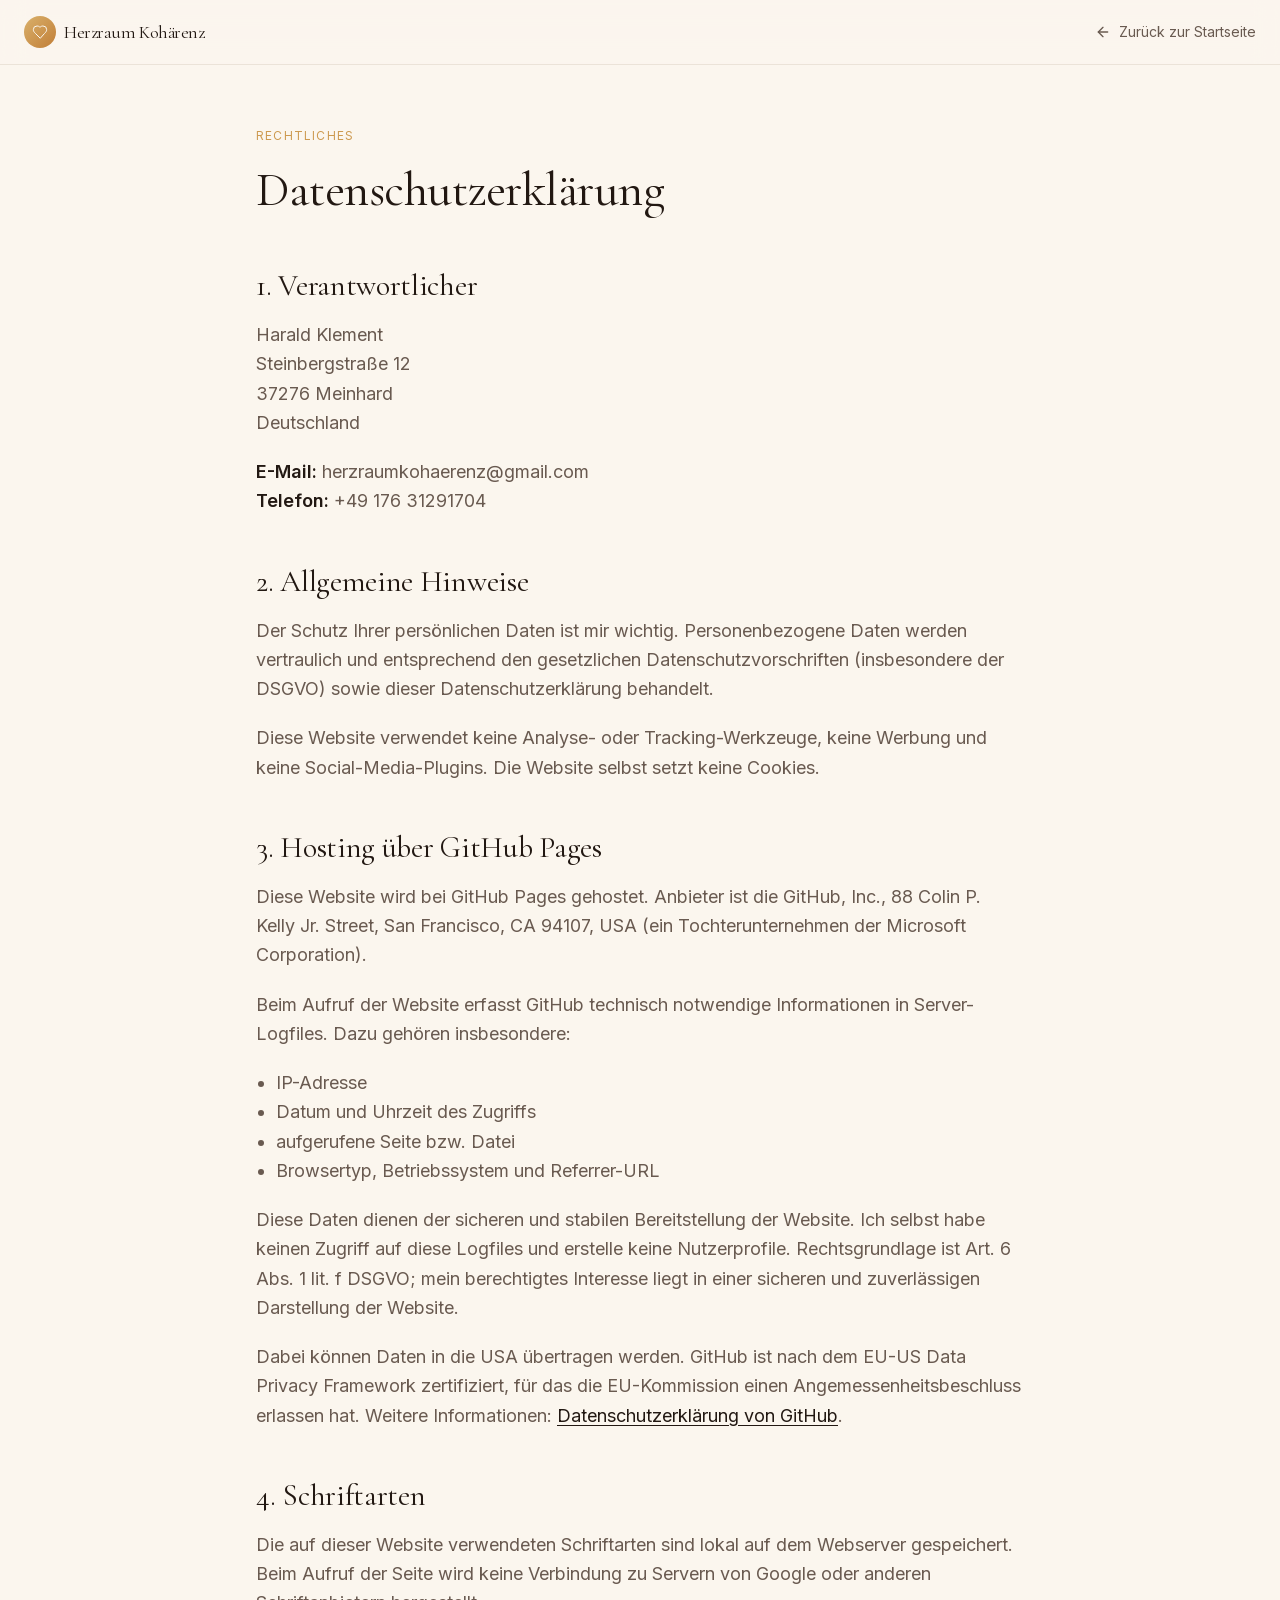
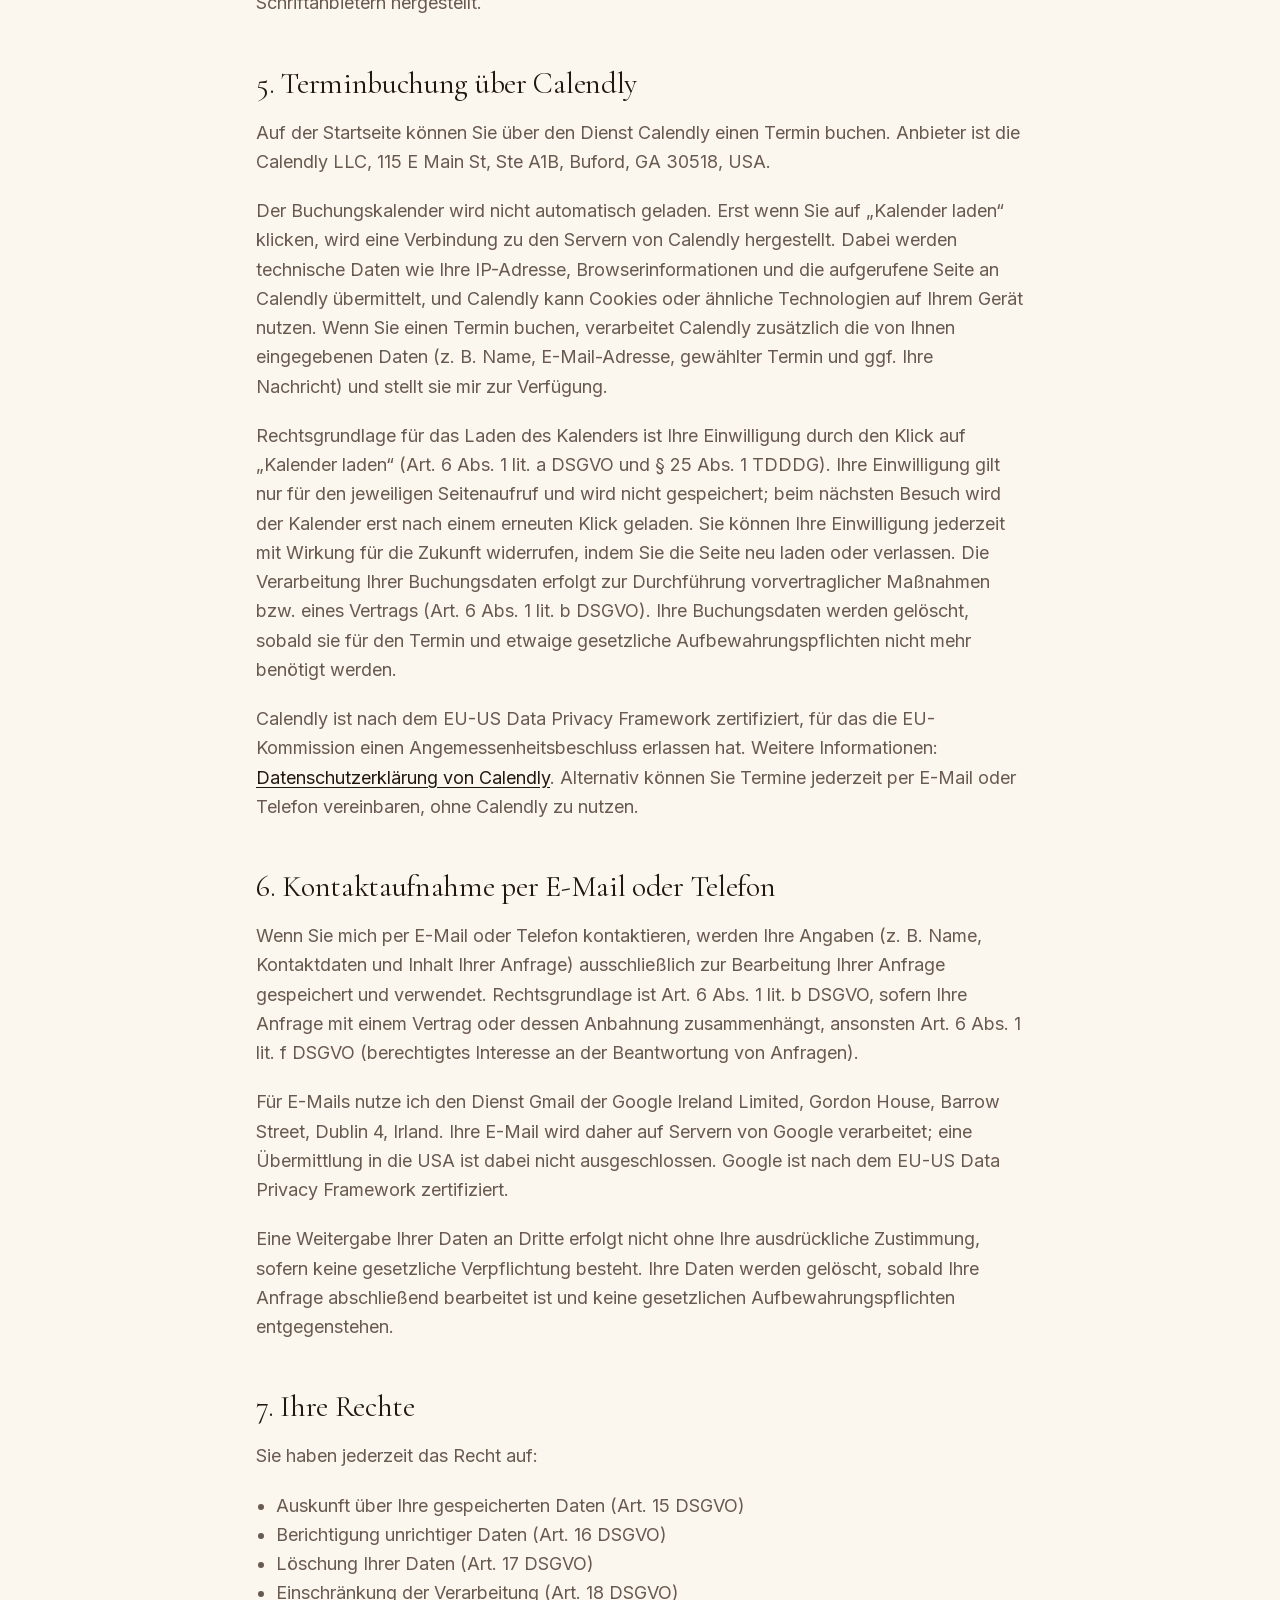
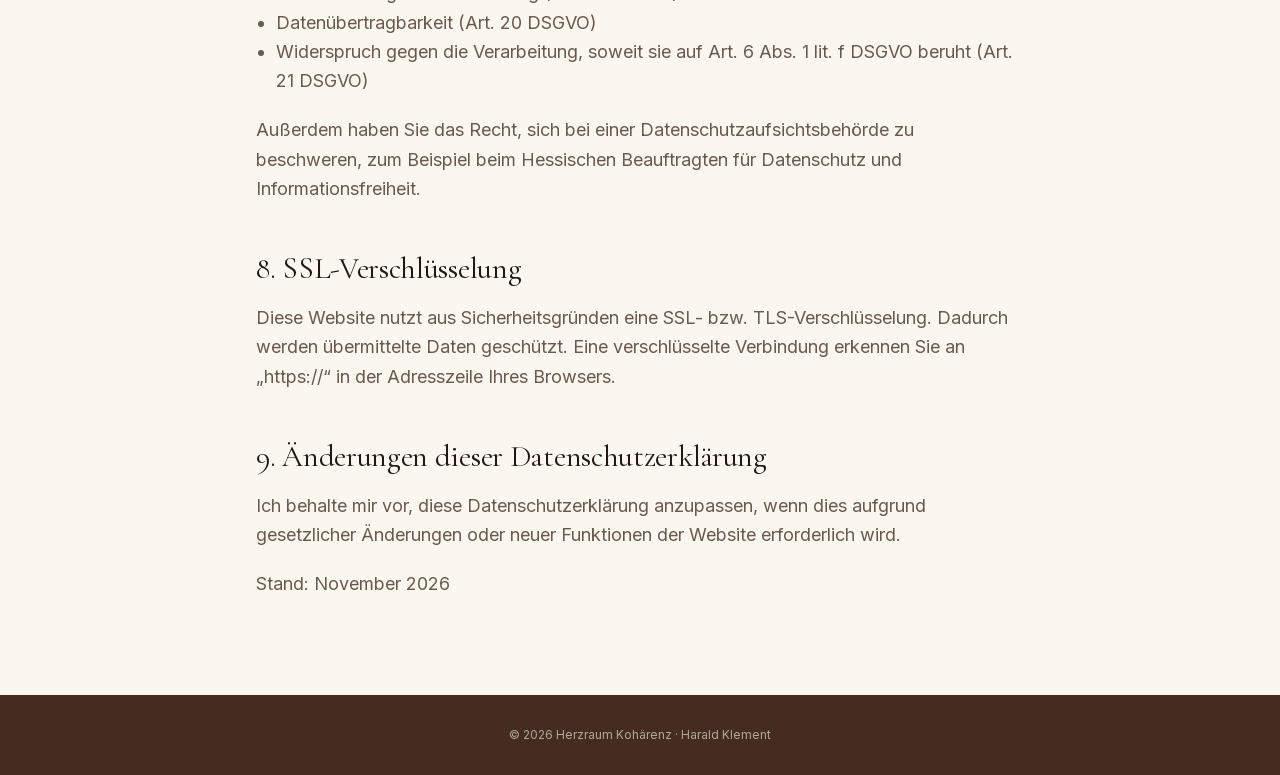
==== commit e0cf5cb2: "Calendly erst nach Klick auf „Kalender laden“ einbinden, Datenschutz angepasst Co-Authored-By: Claud" ====
--- a/datenschutz/index.html
+++ b/datenschutz/index.html
@@ -49,11 +49,11 @@
       <h2>4. Schriftarten</h2>
       <p>Die auf dieser Website verwendeten Schriftarten sind lokal auf dem Webserver gespeichert. Beim Aufruf der Seite wird keine Verbindung zu Servern von Google oder anderen Schriftanbietern hergestellt.</p>
 
-      <h2>5. Terminbuchung über Calendly</h2>
-      <p>Auf der Startseite ist ein Buchungskalender des Dienstes Calendly eingebunden. Anbieter ist die Calendly LLC, 115 E Main St, Ste A1B, Buford, GA 30518, USA.</p>
-      <p>Beim Aufruf der Seite wird der Kalender direkt von den Servern von Calendly geladen. Dabei werden technische Daten wie Ihre IP-Adresse, Browserinformationen und die aufgerufene Seite an Calendly übermittelt. Calendly kann dabei technisch notwendige Cookies setzen. Wenn Sie einen Termin buchen, verarbeitet Calendly zusätzlich die von Ihnen eingegebenen Daten (z. B. Name, E-Mail-Adresse, gewählter Termin und ggf. Ihre Nachricht) und stellt sie mir zur Verfügung.</p>
-      <p>Die Einbindung erfolgt auf Grundlage von Art. 6 Abs. 1 lit. f DSGVO; mein berechtigtes Interesse liegt in einer einfachen Online-Terminvereinbarung. Die Verarbeitung Ihrer Buchungsdaten erfolgt zur Durchführung vorvertraglicher Maßnahmen bzw. eines Vertrags (Art. 6 Abs. 1 lit. b DSGVO). Ihre Buchungsdaten werden gelöscht, sobald sie für den Termin und etwaige gesetzliche Aufbewahrungspflichten nicht mehr benötigt werden.</p>
-      <p>Calendly ist nach dem EU-US Data Privacy Framework zertifiziert. Weitere Informationen: <a href="https://calendly.com/privacy" target="_blank" rel="noopener">Datenschutzerklärung von Calendly</a>. Alternativ können Sie Termine jederzeit per E-Mail oder Telefon vereinbaren.</p>
+      <h2 id="calendly">5. Terminbuchung über Calendly</h2>
+      <p>Auf der Startseite können Sie über den Dienst Calendly einen Termin buchen. Anbieter ist die Calendly LLC, 115 E Main St, Ste A1B, Buford, GA 30518, USA.</p>
+      <p>Der Buchungskalender wird nicht automatisch geladen. Erst wenn Sie auf „Kalender laden“ klicken, wird eine Verbindung zu den Servern von Calendly hergestellt. Dabei werden technische Daten wie Ihre IP-Adresse, Browserinformationen und die aufgerufene Seite an Calendly übermittelt, und Calendly kann Cookies oder ähnliche Technologien auf Ihrem Gerät nutzen. Wenn Sie einen Termin buchen, verarbeitet Calendly zusätzlich die von Ihnen eingegebenen Daten (z. B. Name, E-Mail-Adresse, gewählter Termin und ggf. Ihre Nachricht) und stellt sie mir zur Verfügung.</p>
+      <p>Rechtsgrundlage für das Laden des Kalenders ist Ihre Einwilligung durch den Klick auf „Kalender laden“ (Art. 6 Abs. 1 lit. a DSGVO und § 25 Abs. 1 TDDDG). Ihre Einwilligung gilt nur für den jeweiligen Seitenaufruf und wird nicht gespeichert; beim nächsten Besuch wird der Kalender erst nach einem erneuten Klick geladen. Sie können Ihre Einwilligung jederzeit mit Wirkung für die Zukunft widerrufen, indem Sie die Seite neu laden oder verlassen. Die Verarbeitung Ihrer Buchungsdaten erfolgt zur Durchführung vorvertraglicher Maßnahmen bzw. eines Vertrags (Art. 6 Abs. 1 lit. b DSGVO). Ihre Buchungsdaten werden gelöscht, sobald sie für den Termin und etwaige gesetzliche Aufbewahrungspflichten nicht mehr benötigt werden.</p>
+      <p>Calendly ist nach dem EU-US Data Privacy Framework zertifiziert, für das die EU-Kommission einen Angemessenheitsbeschluss erlassen hat. Weitere Informationen: <a href="https://calendly.com/privacy" target="_blank" rel="noopener">Datenschutzerklärung von Calendly</a>. Alternativ können Sie Termine jederzeit per E-Mail oder Telefon vereinbaren, ohne Calendly zu nutzen.</p>
 
       <h2>6. Kontaktaufnahme per E-Mail oder Telefon</h2>
       <p>Wenn Sie mich per E-Mail oder Telefon kontaktieren, werden Ihre Angaben (z. B. Name, Kontaktdaten und Inhalt Ihrer Anfrage) ausschließlich zur Bearbeitung Ihrer Anfrage gespeichert und verwendet. Rechtsgrundlage ist Art. 6 Abs. 1 lit. b DSGVO, sofern Ihre Anfrage mit einem Vertrag oder dessen Anbahnung zusammenhängt, ansonsten Art. 6 Abs. 1 lit. f DSGVO (berechtigtes Interesse an der Beantwortung von Anfragen).</p>
--- a/assets/main.css
+++ b/assets/main.css
@@ -276,6 +276,12 @@
 .contact .lead { max-width: 42rem; margin: 0 auto 3.5rem; }
 .calendly { overflow: hidden; background: color-mix(in oklab, var(--card) 80%, transparent); border-color: color-mix(in oklab, var(--gold) 40%, transparent); margin: 0 auto 3rem; box-shadow: var(--shadow-glow); max-width: 48rem; }
 .calendly iframe { width: 100%; height: 520px; border: 0; }
+.calendly-consent { min-height: 22rem; display: flex; flex-direction: column; align-items: center; justify-content: center; gap: 1rem; padding: 2.5rem 1.5rem; }
+.calendly-consent > .ic { width: 2.5rem; height: 2.5rem; color: var(--gold); }
+.calendly-consent h3 { font-family: var(--font-serif); font-size: 1.5rem; line-height: 1.3; }
+.calendly-consent p { max-width: 34rem; font-size: .9375rem; line-height: 1.6; color: var(--muted-foreground); }
+.calendly-consent p a { color: var(--foreground); text-decoration: underline; text-underline-offset: 3px; }
+.calendly-consent .calendly-alt { font-size: .875rem; }
 .contact-cards { display: grid; gap: 1rem; max-width: 42rem; margin: 0 auto; text-align: left; }
 .contact-card { padding: 1.5rem; background: color-mix(in oklab, var(--card) 80%, transparent); display: flex; align-items: center; gap: 1rem; }
 .contact-card .ic { color: var(--gold); }
